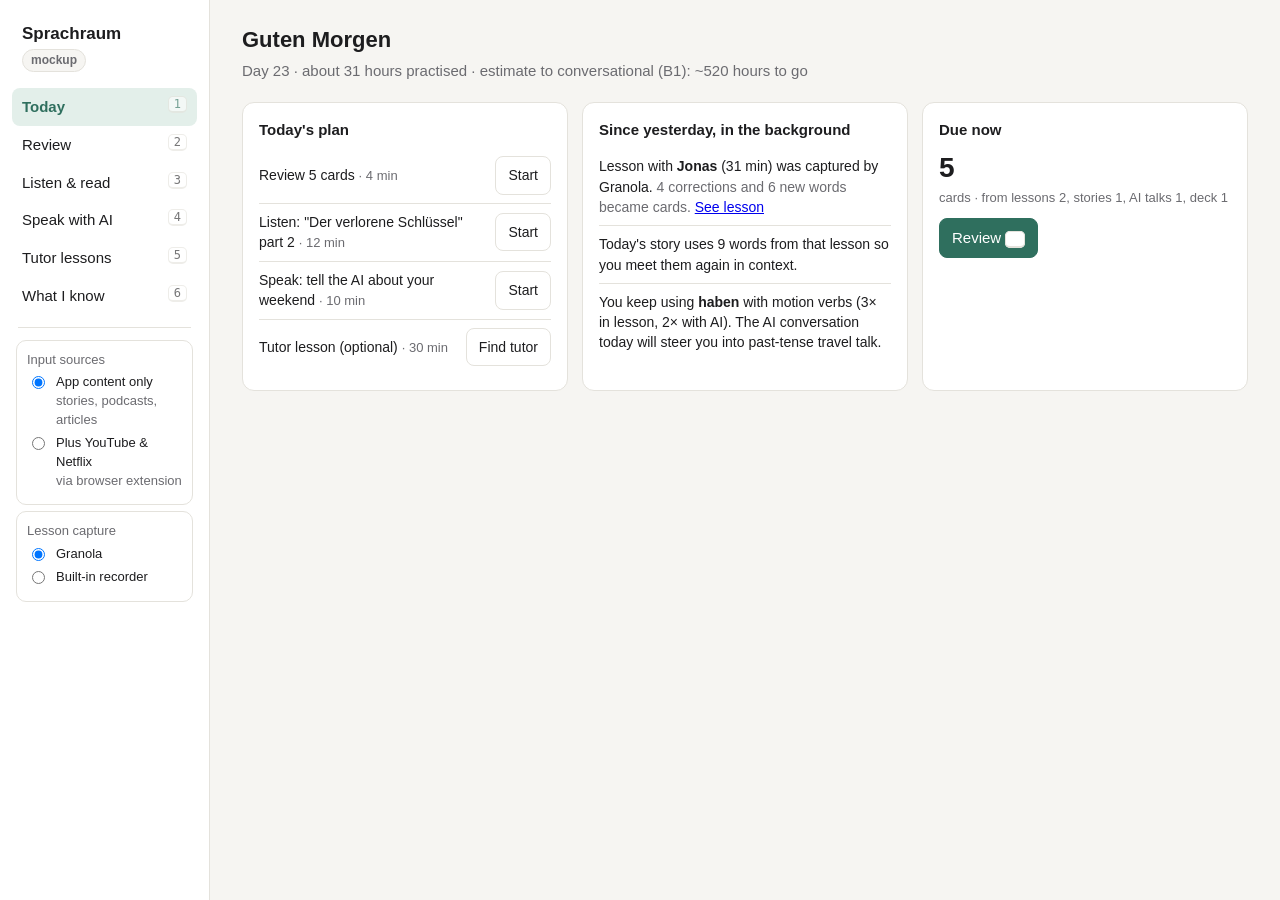
==== mockup/index.html @ 4da26d27 "Add clickable mockup of the integrated app Co-Authored-By: Claude Opus 5.5 <noreply@anthropic.com>" ====
<!doctype html>
<html lang="en">
<head>
<meta charset="utf-8">
<meta name="viewport" content="width=device-width, initial-scale=1">
<title>Sprachraum mockup</title>
<style>
:root{
  --bg:#f6f5f2; --panel:#ffffff; --ink:#1d1d1f; --muted:#6b6b70; --line:#e4e2dc;
  --accent:#2f6f5e; --accent-soft:#e3efea; --warn:#b5651d; --warn-soft:#f6eadf;
  --new:#c9e4ff; --learning:#fff1b8; --known:transparent; --bad:#b3261e; --bad-soft:#f8e1df;
  --ext:#5b4bb7; --ext-soft:#ebe8f8;
}
@media (prefers-color-scheme: dark){
  :root:not([data-theme="light"]){
    --bg:#17181a; --panel:#202124; --ink:#ececec; --muted:#9a9aa0; --line:#33343a;
    --accent:#6cc3a8; --accent-soft:#1f3a33; --warn:#e3a066; --warn-soft:#3a2b1d;
    --new:#1d3d5c; --learning:#4a4120; --bad:#f08b83; --bad-soft:#3d2321;
    --ext:#a99cf0; --ext-soft:#2b2747;
  }
}
*{box-sizing:border-box}
body{margin:0;background:var(--bg);color:var(--ink);font:15px/1.45 -apple-system,BlinkMacSystemFont,"Segoe UI",Inter,sans-serif}
.app{display:grid;grid-template-columns:210px 1fr;min-height:100vh}
nav{border-right:1px solid var(--line);padding:18px 12px;background:var(--panel)}
nav .brand{font-weight:700;font-size:17px;padding:4px 10px 16px}
nav button{display:flex;justify-content:space-between;width:100%;text-align:left;border:0;background:none;color:var(--ink);padding:8px 10px;border-radius:8px;font:inherit;cursor:pointer}
nav button:hover{background:var(--bg)}
nav button.on{background:var(--accent-soft);color:var(--accent);font-weight:600}
nav kbd{opacity:.6}
nav .sep{height:1px;background:var(--line);margin:12px 6px}
.mode{margin:6px 4px;padding:10px;border:1px solid var(--line);border-radius:10px;font-size:13px}
.mode label{display:flex;gap:8px;align-items:flex-start;cursor:pointer;margin:4px 0}
main{padding:24px 32px 60px;max-width:1100px}
h1{font-size:22px;margin:0 0 4px}
.sub{color:var(--muted);margin:0 0 20px}
.grid{display:grid;grid-template-columns:repeat(auto-fit,minmax(260px,1fr));gap:14px}
.card{background:var(--panel);border:1px solid var(--line);border-radius:12px;padding:16px}
.card h3{margin:0 0 8px;font-size:15px}
.big{font-size:28px;font-weight:700}
.muted{color:var(--muted)}
.small{font-size:13px}
.btn{border:1px solid var(--line);background:var(--panel);color:var(--ink);padding:8px 12px;border-radius:8px;font:inherit;cursor:pointer}
.btn:hover{border-color:var(--accent)}
.btn.primary{background:var(--accent);color:#fff;border-color:var(--accent)}
.btn.ext{border-color:var(--ext);color:var(--ext)}
.row{display:flex;gap:10px;align-items:center;flex-wrap:wrap}
.tag{display:inline-block;font-size:12px;padding:2px 8px;border-radius:99px;background:var(--bg);border:1px solid var(--line);color:var(--muted)}
.tag.ext{background:var(--ext-soft);border-color:transparent;color:var(--ext)}
.tag.acc{background:var(--accent-soft);border-color:transparent;color:var(--accent)}
.tag.warn{background:var(--warn-soft);border-color:transparent;color:var(--warn)}
kbd{font:12px ui-monospace,Menlo,monospace;border:1px solid var(--line);border-bottom-width:2px;border-radius:5px;padding:0 5px;background:var(--panel)}
.feed{list-style:none;padding:0;margin:0}
.feed li{padding:8px 0;border-top:1px solid var(--line);font-size:14px}
.feed li:first-child{border-top:0}
.plan li{display:flex;justify-content:space-between;align-items:center;gap:10px}
.done{text-decoration:line-through;color:var(--muted)}
/* review */
.rev{max-width:640px;margin:20px auto;text-align:center}
.rev .front{font-size:26px;margin:30px 0 10px}
.rev .blank{border-bottom:2px solid var(--accent);padding:0 30px}
.rev .back{font-size:20px;margin:10px 0;color:var(--accent);min-height:30px}
.grades{display:flex;gap:8px;justify-content:center;margin-top:20px}
.grades .btn{min-width:110px}
.progressbar{height:6px;background:var(--line);border-radius:6px;overflow:hidden;margin:6px 0 0}
.progressbar div{height:100%;background:var(--accent)}
/* reader */
.tabs{display:flex;gap:6px;margin-bottom:14px;flex-wrap:wrap}
.tabs button{border:1px solid var(--line);background:var(--panel);color:var(--ink);border-radius:99px;padding:5px 12px;cursor:pointer;font:inherit;font-size:14px}
.tabs button.on{background:var(--ink);color:var(--bg)}
.items{display:grid;grid-template-columns:repeat(auto-fill,minmax(230px,1fr));gap:12px}
.item{cursor:pointer}
.item:hover{border-color:var(--accent)}
.thumb{height:90px;border-radius:8px;margin:-4px -4px 10px;display:flex;align-items:center;justify-content:center;font-size:30px;background:var(--bg)}
.reader{display:grid;grid-template-columns:1fr 280px;gap:16px}
.player{display:flex;align-items:center;gap:12px;margin-bottom:12px}
.video{aspect-ratio:16/9;background:#111;border-radius:10px;display:flex;align-items:center;justify-content:center;color:#888;margin-bottom:12px;font-size:14px}
.text p{font-size:19px;line-height:1.9;margin:0 0 6px;padding:4px 8px;border-radius:8px}
.text p.cur{background:var(--accent-soft)}
.w{cursor:pointer;border-radius:4px;padding:1px 1px}
.w.new{background:var(--new)}
.w.learning{background:var(--learning)}
.w:hover{outline:2px solid var(--accent)}
.legend span{display:inline-block;padding:0 6px;border-radius:4px;margin-right:6px}
.gloss{position:sticky;top:20px}
/* speak */
.chat{display:flex;flex-direction:column;gap:10px;max-height:58vh;overflow:auto;padding-right:6px}
.msg{max-width:78%;padding:10px 14px;border-radius:14px;font-size:16px}
.msg.ai{background:var(--panel);border:1px solid var(--line);align-self:flex-start}
.msg.me{background:var(--accent);color:#fff;align-self:flex-end}
.msg .fix{display:block;font-size:13px;margin-top:6px;color:var(--warn)}
.msg.me .err{text-decoration:underline wavy #ffd5a8}
.mic{width:64px;height:64px;border-radius:50%;border:0;background:var(--accent);color:#fff;font-size:24px;cursor:pointer}
.mic.rec{background:var(--bad);animation:pulse 1s infinite}
@keyframes pulse{50%{transform:scale(1.08)}}
.speak{display:grid;grid-template-columns:1fr 280px;gap:16px}
/* lessons */
.lesson{display:grid;grid-template-columns:1fr 320px;gap:16px}
.tline{font-size:15px;padding:6px 0;border-top:1px solid var(--line)}
.tline .who{display:inline-block;width:62px;color:var(--muted);font-weight:600}
.tline.me .who{color:var(--accent)}
.extract li{display:flex;justify-content:space-between;gap:8px;align-items:flex-start}
.undo{border:0;background:none;color:var(--muted);cursor:pointer;font-size:12px;text-decoration:underline}
table{width:100%;border-collapse:collapse;font-size:14px}
td,th{padding:7px 6px;border-top:1px solid var(--line);text-align:left}
th{color:var(--muted);font-weight:500;border-top:0}
.log{font:12.5px ui-monospace,Menlo,monospace;max-height:300px;overflow:auto}
.log div{padding:3px 0;border-top:1px dashed var(--line)}
.toast{position:fixed;bottom:20px;right:20px;background:var(--ink);color:var(--bg);padding:10px 14px;border-radius:10px;font-size:14px;opacity:0;transition:.2s;pointer-events:none;max-width:360px}
.toast.show{opacity:1}
.overlay{position:fixed;inset:0;background:rgba(0,0,0,.45);display:none;align-items:center;justify-content:center;z-index:5}
.overlay.show{display:flex}
.modal{background:var(--panel);border-radius:14px;padding:20px;width:min(460px,92vw)}
.tutor{display:flex;justify-content:space-between;align-items:center;padding:10px 0;border-top:1px solid var(--line)}
.note{border-left:3px solid var(--ext);padding:6px 10px;background:var(--ext-soft);border-radius:0 8px 8px 0;font-size:13px;margin:10px 0}
@media (max-width:820px){
  .app{grid-template-columns:1fr} nav{border-right:0;border-bottom:1px solid var(--line)}
  main{padding:16px} .reader,.speak,.lesson{grid-template-columns:1fr}
}
</style>
</head>
<body>
<div class="app">
<nav>
  <div class="brand">Sprachraum <span class="tag">mockup</span></div>
  <button data-view="today" class="on">Today <kbd>1</kbd></button>
  <button data-view="review">Review <kbd>2</kbd></button>
  <button data-view="input">Listen &amp; read <kbd>3</kbd></button>
  <button data-view="speak">Speak with AI <kbd>4</kbd></button>
  <button data-view="lessons">Tutor lessons <kbd>5</kbd></button>
  <button data-view="me">What I know <kbd>6</kbd></button>
  <div class="sep"></div>
  <div class="mode">
    <div class="muted small" style="margin-bottom:4px">Input sources</div>
    <label><input type="radio" name="mode" value="owned" checked> <span>App content only<br><span class="muted small">stories, podcasts, articles</span></span></label>
    <label><input type="radio" name="mode" value="ext"> <span>Plus YouTube &amp; Netflix<br><span class="muted small">via browser extension</span></span></label>
  </div>
  <div class="mode">
    <div class="muted small" style="margin-bottom:4px">Lesson capture</div>
    <label><input type="radio" name="cap" value="granola" checked> <span>Granola</span></label>
    <label><input type="radio" name="cap" value="builtin"> <span>Built-in recorder</span></label>
  </div>
</nav>
<main id="main"></main>
</div>

<div class="overlay" id="tutorOverlay">
  <div class="modal">
    <h3 style="margin:0 0 4px">German tutors free now</h3>
    <p class="muted small" style="margin:0 0 8px">Booked through italki Instant Lesson. The lesson is captured by <span id="capName">Granola</span> and lands in Tutor lessons when it ends.</p>
    <div class="tutor"><div><b>Jonas K.</b> · Berlin · conversation, corrects a lot<br><span class="muted small">€18 / 30 min · 412 lessons · you've had 3</span></div><button class="btn primary" data-book="Jonas">Start</button></div>
    <div class="tutor"><div><b>Miriam S.</b> · Vienna · patient with beginners<br><span class="muted small">€15 / 30 min · 1,208 lessons</span></div><button class="btn" data-book="Miriam">Start</button></div>
    <div class="tutor"><div><b>Felix W.</b> · Hamburg · exam prep, grammar<br><span class="muted small">€21 / 30 min · 233 lessons</span></div><button class="btn" data-book="Felix">Start</button></div>
    <div class="row" style="justify-content:flex-end;margin-top:12px"><button class="btn" id="closeTutor">Close <kbd>Esc</kbd></button></div>
  </div>
</div>
<div class="toast" id="toast"></div>

<script>
// ---------- fake shared database ----------
const DB = {
  mode: 'owned', cap: 'granola',
  log: [
    ['09 Nov 18:42','lesson','Lesson with Jonas captured (31 min, Granola)'],
    ['09 Nov 18:44','agent','Extracted 4 corrections, 6 new words from lesson'],
    ['09 Nov 18:44','card','+ card "bin gegangen" (from lesson)'],
    ['10 Nov 08:10','review','Reviewed 24 cards · 88% recalled'],
    ['10 Nov 08:25','input','Story "Der verlorene Schlüssel" · 412 words · 9 looked up'],
  ],
  words: {
    'Schlüssel':{g:'key',s:'learning',src:'story · 10 Nov',seen:5},
    'verloren':{g:'lost',s:'learning',src:'lesson · 9 Nov',seen:3},
    'gestern':{g:'yesterday',s:'known',src:'deck',seen:21},
    'Wohnung':{g:'flat, apartment',s:'learning',src:'lesson · 9 Nov',seen:4},
    'Nachbarin':{g:'neighbour (f.)',s:'new',src:'',seen:0},
    'klingeln':{g:'to ring (a bell)',s:'new',src:'',seen:0},
    'Hausmeister':{g:'caretaker, janitor',s:'new',src:'',seen:0},
    'leider':{g:'unfortunately',s:'known',src:'deck',seen:30},
    'überall':{g:'everywhere',s:'learning',src:'podcast · 7 Nov',seen:2},
    'gesucht':{g:'searched (past participle)',s:'learning',src:'story · 8 Nov',seen:3},
    'Jacke':{g:'jacket',s:'new',src:'',seen:0},
    'Tasche':{g:'pocket, bag',s:'learning',src:'deck',seen:4},
    'endlich':{g:'finally',s:'new',src:'',seen:0},
  },
  cards: [
    {front:'Ich ___ gestern ins Kino gegangen.', back:'bin', why:'From lesson with Jonas, 9 Nov — you said "habe gegangen". Motion verbs take sein.'},
    {front:'der ___ (key)', back:'Schlüssel', why:'From story "Der verlorene Schlüssel", 10 Nov — you looked it up twice.'},
    {front:'Ich wohne seit zwei Jahren in ___ Wohnung.', back:'dieser', why:'From AI conversation, 9 Nov — dative after "in" when there is no movement.'},
    {front:'___, ich habe keine Zeit. (unfortunately)', back:'Leider', why:'Top-1000 word, from frequency deck.'},
    {front:'Ü in "Tür" — say it, then compare', back:'🔊 /tyːɐ̯/ — round lips as for "u", tongue as for "i"', why:'Pronunciation drill. Lesson transcript showed "Tier" heard instead of "Tür" twice.'},
  ],
  cardIdx:0, revealed:false, reviewed:0,
  plan:[
    {t:'Review 5 cards',v:'review',m:'4 min',done:false},
    {t:'Listen: "Der verlorene Schlüssel" part 2',v:'input',m:'12 min',done:false},
    {t:'Speak: tell the AI about your weekend',v:'speak',m:'10 min',done:false},
    {t:'Tutor lesson (optional)',v:'tutor',m:'30 min',done:false},
  ],
};
const $ = s => document.querySelector(s);
const main = $('#main');
function now(){const d=new Date();return d.toLocaleDateString('en-GB',{day:'2-digit',month:'short'})+' '+d.toTimeString().slice(0,5)}
function log(kind,msg){DB.log.push([now(),kind,msg])}
function toast(msg){const t=$('#toast');t.textContent=msg;t.classList.add('show');clearTimeout(t._h);t._h=setTimeout(()=>t.classList.remove('show'),2600)}

// ---------- views ----------
const undone=new Set(); let selWord=null, view='today', inputTab='made', openItem=null, recording=false, chatStep=0, openLesson=null, playing=false, curPara=0;
const V = {};

V.today = () => {
  const due = DB.cards.length - DB.cardIdx;
  return `
  <h1>Guten Morgen</h1>
  <p class="sub">Day 23 · about 31 hours practised · estimate to conversational (B1): ~520 hours to go</p>
  <div class="grid">
    <div class="card"><h3>Today's plan</h3>
      <ul class="feed plan">${DB.plan.map((p,i)=>`<li><span class="${p.done?'done':''}">${p.t} <span class="muted small">· ${p.m}</span></span><button class="btn small" data-go="${p.v}" data-plan="${i}">${p.v==='tutor'?'Find tutor':'Start'}</button></li>`).join('')}</ul>
    </div>
    <div class="card"><h3>Since yesterday, in the background</h3>
      <ul class="feed">
        <li>Lesson with <b>Jonas</b> (31 min) was captured by ${DB.cap==='granola'?'Granola':'the built-in recorder'}. <span class="muted">4 corrections and 6 new words became cards.</span> <a href="#" data-go="lessons">See lesson</a></li>
        <li>Today's story uses 9 words from that lesson so you meet them again in context.</li>
        <li>You keep using <b>haben</b> with motion verbs (3× in lesson, 2× with AI). The AI conversation today will steer you into past-tense travel talk.</li>
        ${DB.mode==='ext'?'<li><span class="tag ext">extension</span> 22 min of <b>Easy German</b> on YouTube last night. 14 words you hovered became cards.</li>':''}
      </ul>
    </div>
    <div class="card"><h3>Due now</h3>
      <div class="big">${due}</div><div class="muted small">cards · from lessons ${2}, stories ${1}, AI talks ${1}, deck ${1}</div>
      <div style="margin-top:10px"><button class="btn primary" data-go="review">Review <kbd>2</kbd></button></div>
    </div>
  </div>`;
};

V.review = () => {
  if (DB.cardIdx >= DB.cards.length) return `<div class="rev"><h1>All done for now</h1><p class="sub">${DB.reviewed} cards reviewed. Next ones are due this evening.</p><button class="btn primary" data-go="input">Go listen <kbd>3</kbd></button></div>`;
  const c = DB.cards[DB.cardIdx];
  const front = c.front.replace('___','<span class="blank">&nbsp;</span>');
  return `<div class="rev">
    <div class="muted small">Card ${DB.cardIdx+1} of ${DB.cards.length}</div>
    <div class="progressbar"><div style="width:${DB.cardIdx/DB.cards.length*100}%"></div></div>
    <div class="front">${front}</div>
    <div class="back">${DB.revealed?c.back:''}</div>
    ${DB.revealed?`<p class="muted small">${c.why}</p>
      <div class="grades">
        <button class="btn" data-grade="1">Again <kbd>1</kbd></button>
        <button class="btn" data-grade="2">Hard <kbd>2</kbd></button>
        <button class="btn primary" data-grade="3">Good <kbd>3</kbd></button>
        <button class="btn" data-grade="4">Easy <kbd>4</kbd></button>
      </div><p class="muted small">Space also counts as Good</p>`
    :`<button class="btn primary" data-reveal>Show answer <kbd>Space</kbd></button><p class="muted small">Say it out loud first</p>`}
  </div>`;
};

const ITEMS = {
  made:[
    {id:'story',icon:'🔑',t:'Der verlorene Schlüssel · part 2',m:'Story written for you · 4 min audio · 96% known words',kind:'audio'},
    {id:'dlg',icon:'☕',t:'Im Café bestellen',m:'Dialogue · uses 6 words from Jonas lesson · 3 min',kind:'audio'},
  ],
  pod:[
    {id:'pod1',icon:'🎙️',t:'Slow German #212 · Der Hausmeister',m:'Podcast via RSS · transcribed in app · 88% known',kind:'audio'},
    {id:'pod2',icon:'📰',t:'nachrichtenleicht · Wetter im November',m:'Article · easy news · 91% known',kind:'audio'},
  ],
  yt:[
    {id:'yt1',icon:'▶️',t:'Super Easy German · Shopping in Berlin',m:'YouTube · opens in Chrome · extension tracks words',kind:'ext'},
    {id:'yt2',icon:'▶️',t:'Nicos Weg A1 · Folge 14',m:'YouTube · 82% known',kind:'ext'},
  ],
  nf:[
    {id:'nf1',icon:'🎬',t:'Dark · S1E1',m:'Netflix · opens in Chrome · 64% known — hard',kind:'ext'},
    {id:'nf2',icon:'🎬',t:'How to Sell Drugs Online (Fast) · S1E1',m:'Netflix · 61% known — hard',kind:'ext'},
  ],
};
const YT_SUBS = [
  'Wo kaufst du am liebsten ein?',
  'Meistens im Supermarkt, aber am Samstag gehe ich auf den Markt.',
  'Da ist das Obst frischer und leider auch teurer.',
  'Ich habe heute eine Jacke gesucht, aber nichts gefunden.',
];
const STORY = [
  'Gestern habe ich meinen Schlüssel verloren.',
  'Ich habe überall gesucht: in der Jacke, in der Tasche, in der Wohnung.',
  'Leider war er nicht da. Dann hat die Nachbarin geklingelt.',
  'Sie hatte den Schlüssel im Hausmeister-Büro gefunden. Endlich!',
];
function wordSpan(raw){
  const clean = raw.replace(/[.,:!]/g,'');
  let key = Object.keys(DB.words).find(k=>clean.toLowerCase()===k.toLowerCase() || clean.startsWith(k) || (k==='klingeln'&&clean==='geklingelt'));
  if(!key) return raw;
  const w = DB.words[key];
  const cls = (w.s==='known'||w.s==='ignored')?'':w.s;
  return `<span class="w ${cls}" data-word="${key}">${raw}</span>`;
}
V.input = () => {
  if (openItem) return readerView();
  const tabs = [['made','Made for you'],['pod','Podcasts & articles']];
  if (DB.mode==='ext') tabs.push(['yt','YouTube'],['nf','Netflix']);
  if (!tabs.find(t=>t[0]===inputTab)) inputTab='made';
  return `<h1>Listen &amp; read</h1>
  <p class="sub">${(inputTab==='yt'||inputTab==='nf')?'Shows what share of the words you already know, so you can pick something you can follow.':'Everything here is picked or written so you know ~95% of the words.'} Words you meet are logged automatically.</p>
  <div class="tabs">${tabs.map(([k,l])=>`<button class="${k===inputTab?'on':''}" data-tab="${k}">${l}</button>`).join('')}</div>
  ${(inputTab==='yt'||inputTab==='nf')?`<div class="note">These open in Chrome. The extension shows dual subtitles, lets you click words, and writes everything you watch and look up into the same database as the rest of the app. If Netflix or YouTube change their pages, this part can break; everything else keeps working.</div>`:''}
  <div class="items">${ITEMS[inputTab].map(it=>`<div class="card item" data-open="${it.id}"><div class="thumb">${it.icon}</div><b>${it.t}</b><div class="muted small">${it.m}</div>${it.kind==='ext'?'<span class="tag ext" style="margin-top:6px">extension</span>':''}</div>`).join('')}</div>
  ${inputTab==='made'?`<div class="card" style="margin-top:14px"><h3>Make something new</h3><div class="row"><button class="btn" data-gen="story">Story about my week</button><button class="btn" data-gen="dlg">Dialogue at the doctor's</button><button class="btn" data-gen="lesson">Replay yesterday's lesson topics</button></div></div>`:''}`;
};
function readerView(){
  const all = Object.values(ITEMS).flat(); const it = all.find(i=>i.id===openItem);
  const isExt = it.kind==='ext';
  return `<div class="row" style="margin-bottom:10px"><button class="btn" data-back>← Library <kbd>Esc</kbd></button><b>${it.t}</b> ${isExt?'<span class="tag ext">extension · in Chrome</span>':''}</div>
  <div class="reader"><div>
    ${isExt?`<div class="video">▶ video plays here in Chrome — subtitles below are the extension overlay</div>`:
    `<div class="player"><button class="btn primary" data-play>${playing?'❚❚ Pause':'▶ Play'} <kbd>Space</kbd></button><span class="muted small">Sentence ${curPara+1}/${STORY.length} · <kbd>←</kbd><kbd>→</kbd> previous / next · speed 0.9×</span></div>`}
    <div class="legend small muted" style="margin-bottom:8px"><span style="background:var(--new)">new</span><span style="background:var(--learning)">learning</span>known words unmarked · click any word</div>
    <div class="text">${(isExt?YT_SUBS:STORY).map((s,i)=>`<p class="${i===curPara?'cur':''}">${s.split(' ').map(wordSpan).join(' ')}</p>`).join('')}</div>
  </div>
  <div class="card gloss" id="gloss">${selWord?(()=>{const w=DB.words[selWord.k];return `<h3>${selWord.k}</h3><div style="font-size:18px">${w.g}</div><p class="muted small">${w.s==='ignored'?'You chose not to track this word.':selWord.wasNew?'New → added as a card automatically.':`First met: ${w.src} · seen ${w.seen}×`}</p><button class="btn small" data-say>🔊 Hear it</button> ${w.s==='ignored'?'<span class="muted small">Not tracked</span>':'<button class="btn small" data-untrack>Don\'t track this word</button>'}`})():`<h3>Click a word</h3><p class="muted small">You'll see the meaning and where you met it before. New words you click become cards automatically — no button needed.</p>`}</div>
  </div>`;
}

const CHAT = [
  {ai:'Hallo! Was hast du am Wochenende gemacht?'},
  {me:'Am Samstag ich <span class="err">habe</span> nach Potsdam <span class="err">gefahrt</span>.', ai:'Fast! Zwei Kleinigkeiten — versuch es noch mal: „Am Samstag …"', fix:'Word order and one verb form. Try again before I tell you.'},
  {me:'Am Samstag bin ich nach Potsdam gefahren.', ai:'Perfekt! 👏 Und was hast du in Potsdam gemacht?', fix:'Self-corrected ✓ — logged as a win for "sein + motion verbs"'},
  {me:'Ich habe das Schloss gesehen. Es war sehr schön, aber leider war es kalt.', ai:'Schön! Welches Schloss — Sanssouci? Bist du mit dem Zug gefahren?'},
];
V.speak = () => {
  const shown = CHAT.slice(0, chatStep+1);
  return `<h1>Speak with AI</h1>
  <p class="sub">Topic picked from your errors: past tense with travel. It waits for you to fix mistakes yourself before giving the answer.</p>
  <div class="speak"><div>
    <div class="chat card" id="chat">${shown.map(m=>`${m.me?`<div class="msg me">${m.me}</div>`:''}${m.ai?`<div class="msg ai">${m.ai}${m.fix?`<span class="fix">${m.fix}</span>`:''}</div>`:''}`).join('')}</div>
    <div class="row" style="justify-content:center;margin-top:14px">
      <button class="mic ${recording?'rec':''}" id="mic">🎙</button>
      <span class="muted small">${chatStep>=CHAT.length-1?'End of mock conversation. <a href="#" data-resetchat>Start over</a>':'Hold <kbd>Space</kbd> or click to talk, release to send'}</span>
    </div>
  </div>
  <div class="card"><h3>Captured this session</h3>
    <ul class="feed small">
      ${chatStep>=1?'<li>Error: "habe … gefahren" → sein <span class="tag warn">repeat error</span></li><li>Error: word order after "Am Samstag"</li><li>Error: "gefahrt" → "gefahren"</li>':'<li class="muted">Nothing yet</li>'}
      ${chatStep>=2?'<li>Self-correction ✓ <span class="tag acc">win</span></li>':''}
      ${chatStep>=3?'<li>Used "leider" correctly → card pushed later</li><li>New word: Schloss → card</li>':''}
    </ul>
    <p class="muted small">Pronunciation: "schön" scored 71/100 — ö drifting to e. Drill added.</p>
  </div></div>`;
};

const LESSON_T = [
  ['Jonas','Und was hast du gestern gemacht?'],
  ['Du','Gestern ich habe ins Kino gegangen.'],
  ['Jonas','Gestern <b>bin</b> ich ins Kino gegangen — mit „gehen" nehmen wir „sein".'],
  ['Du','Ah, gestern bin ich ins Kino gegangen. Der Film war… wie sagt man „boring"?'],
  ['Jonas','Langweilig.'],
  ['Du','Der Film war langweilig, aber die Popcorn war gut.'],
  ['Jonas','<b>Das</b> Popcorn. 😊'],
];
V.lessons = () => {
  if (openLesson) return `<div class="row" style="margin-bottom:10px"><button class="btn" data-back>← Lessons <kbd>Esc</kbd></button><b>Jonas K. · 9 Nov · 31 min</b> <span class="tag">${DB.cap==='granola'?'captured by Granola':'built-in recorder'}</span></div>
  <div class="lesson"><div class="card"><h3>Transcript</h3>
    <p class="muted small">"Du" is your microphone, "Jonas" is the call audio, so speakers are separated without guessing.</p>
    ${LESSON_T.map(([s,t])=>`<div class="tline ${s==='Du'?'me':''}"><b class="who">${s}</b>${t}</div>`).join('')}
    <p class="muted small" style="margin-top:10px">… 24 more minutes</p></div>
  <div class="card"><h3>Added automatically</h3>
    <ul class="feed extract small">
      <li style="${undone.has('Card: "bin … gegangen" (sein + motion)')?'opacity:.4':''}"><span>Card: "bin … gegangen" (sein + motion)</span><button class="undo" data-undo="Card: &quot;bin … gegangen&quot; (sein + motion)">${undone.has('Card: "bin … gegangen" (sein + motion)')?'undone':'undo'}</button></li>
      <li style="${undone.has('Card: das Popcorn (gender)')?'opacity:.4':''}"><span>Card: das Popcorn (gender)</span><button class="undo" data-undo="Card: das Popcorn (gender)">${undone.has('Card: das Popcorn (gender)')?'undone':'undo'}</button></li>
      <li style="${undone.has('Word: langweilig')?'opacity:.4':''}"><span>Word: langweilig</span><button class="undo" data-undo="Word: langweilig">${undone.has('Word: langweilig')?'undone':'undo'}</button></li>
      <li style="${undone.has('Word: verloren, Wohnung, Nachbarin +3')?'opacity:.4':''}"><span>Word: verloren, Wohnung, Nachbarin +3</span><button class="undo" data-undo="Word: verloren, Wohnung, Nachbarin +3">${undone.has('Word: verloren, Wohnung, Nachbarin +3')?'undone':'undo'}</button></li>
      <li style="${undone.has('Pronunciation: Tür/Tier confusion ×2')?'opacity:.4':''}"><span>Pronunciation: Tür/Tier confusion ×2</span><button class="undo" data-undo="Pronunciation: Tür/Tier confusion ×2">${undone.has('Pronunciation: Tür/Tier confusion ×2')?'undone':'undo'}</button></li>
    </ul>
    <p class="muted small">Jonas asked about your weekend plans for next time. The AI will practise future tense with you before then.</p>
  </div></div>`;
  return `<h1>Tutor lessons</h1>
  <p class="sub">Lessons on italki are captured by ${DB.cap==='granola'?'Granola (mic and call audio kept apart)':'the built-in recorder'}. Nothing to copy: the transcript shows up here a few minutes after the call ends.</p>
  <div class="row" style="margin-bottom:14px"><button class="btn primary" data-tutor>Find a tutor now <kbd>T</kbd></button><span class="muted small">3 German tutors free right now</span></div>
  <div class="card"><table>
    <tr><th>Date</th><th>Tutor</th><th>Length</th><th>Added</th><th></th></tr>
    <tr><td>9 Nov</td><td>Jonas K.</td><td>31 min</td><td>4 corrections · 6 words</td><td><button class="btn" data-lesson="1">Open</button></td></tr>
    <tr><td>5 Nov</td><td>Jonas K.</td><td>30 min</td><td>6 corrections · 9 words</td><td><button class="btn" data-lesson="1">Open</button></td></tr>
    <tr><td>2 Nov</td><td>Miriam S.</td><td>29 min</td><td>3 corrections · 11 words</td><td><button class="btn" data-lesson="1">Open</button></td></tr>
  </table></div>`;
};

V.me = () => `<h1>What I know</h1>
  <p class="sub">One database behind every screen. Each surface writes events; the background agent reads all of them.</p>
  <div class="grid">
    <div class="card"><h3>Words</h3><div class="big">612</div><div class="muted small">known · 148 learning · 95% of everyday speech needs ~2,500</div><div class="progressbar"><div style="width:24%"></div></div></div>
    <div class="card"><h3>Recurring errors</h3><table>
      <tr><td>haben instead of sein with motion verbs</td><td><span class="tag warn">7×</span></td></tr>
      <tr><td>Word order after time phrase (verb second)</td><td><span class="tag warn">5×</span></td></tr>
      <tr><td>Noun gender (der/die/das)</td><td><span class="tag warn">9×</span></td></tr>
      <tr><td>ü / ö pronunciation</td><td><span class="tag warn">4×</span></td></tr></table></div>
    <div class="card"><h3>Where this week's practice came from</h3><table>
      <tr><td>Reviews</td><td>1 h 05</td></tr><tr><td>Stories &amp; podcasts</td><td>1 h 40</td></tr>
      ${DB.mode==='ext'?'<tr><td>YouTube / Netflix <span class="tag ext">ext</span></td><td>2 h 10</td></tr>':''}
      <tr><td>AI conversation</td><td>0 h 50</td></tr><tr><td>Tutor lessons</td><td>1 h 01</td></tr></table></div>
  </div>
  <div class="card" style="margin-top:14px"><h3>Event log (live — try other screens, then come back)</h3>
    <div class="log">${DB.log.slice().reverse().map(([t,k,m])=>`<div><span class="muted">${t}</span> <b>${k}</b> ${m}</div>`).join('')}</div></div>`;

// ---------- render + events ----------
function render(){
  main.innerHTML = V[view]();
  document.querySelectorAll('nav button[data-view]').forEach(b=>b.classList.toggle('on',b.dataset.view===view));
  const c=$('#chat'); if(c) c.scrollTop=c.scrollHeight;
}
function go(v){ if(v==='tutor'){openTutor();return} view=v; openItem=null; openLesson=null; render(); }
function openTutor(){ $('#capName').textContent = DB.cap==='granola'?'Granola':'the built-in recorder'; $('#tutorOverlay').classList.add('show'); }
function closeTutor(){ $('#tutorOverlay').classList.remove('show'); }
function grade(g){
  const c=DB.cards[DB.cardIdx]; const names={1:'Again',2:'Hard',3:'Good',4:'Easy'};
  log('review',`"${c.back}" graded ${names[g]}`); DB.cardIdx++; DB.reviewed++; DB.revealed=false;
  if(DB.cardIdx>=DB.cards.length) DB.plan[0].done=true;
  render();
}
function speakStep(){
  if(chatStep>=CHAT.length-1) return;
  chatStep++; const m=CHAT[chatStep];
  log('speak',`You said: "${m.me.replace(/<[^>]+>/g,'')}"`);
  if(chatStep===1) log('card','+ card "bin gefahren" (from AI talk)');
  if(chatStep===3){DB.plan[2].done=true; log('card','+ card "das Schloss" (from AI talk)')}
  render();
}
document.addEventListener('click', e=>{
  const t=e.target.closest('[data-view],[data-go],[data-reveal],[data-grade],[data-tab],[data-open],[data-back],[data-word],[data-play],[data-gen],[data-lesson],[data-undo],[data-tutor],[data-book],[data-say],[data-untrack],#closeTutor,#mic,[data-resetchat]');
  if(!t) { if(e.target.id==='tutorOverlay') closeTutor(); return; }
  if(t.tagName==='A') e.preventDefault();
  const d=t.dataset;
  if(d.view) go(d.view);
  else if(d.go){ go(d.go); }
  else if('reveal' in d){ DB.revealed=true; render(); }
  else if(d.grade) grade(+d.grade);
  else if(d.tab){ inputTab=d.tab; render(); }
  else if(d.open){ openItem=d.open; curPara=0; selWord=null; playing=false;
    const it=Object.values(ITEMS).flat().find(i=>i.id===d.open);
    log('input', `Opened "${it.t}"${it.kind==='ext'?' (in Chrome via extension)':''}`); render(); }
  else if('back' in d){ openItem=null; openLesson=null; render(); }
  else if(d.word){ const w=DB.words[d.word];
    const wasNew = w.s==='new'; if(wasNew){w.s='learning'; w.src='this text · just now'; log('card',`+ card "${d.word}" (clicked while reading)`)}
    w.seen++; selWord={k:d.word,wasNew}; render(); }
  else if('untrack' in d){ DB.words[selWord.k].s='ignored'; log('agent',`Stopped tracking "${selWord.k}"`); toast('Removed. The agent will stop tracking it.'); render(); }
  else if('say' in d){ toast('🔊 plays the word (mock)'); }
  else if('play' in d){ playing=!playing; if(playing){DB.plan[1].done = DB.plan[1].done || false} render(); }
  else if(d.gen){ toast('Writing a story at your level with words due for review… (mock)'); log('input',`Generated new ${d.gen}`); }
  else if(d.lesson){ openLesson=d.lesson; render(); }
  else if('undo' in d){ undone.add(t.dataset.undo); toast('Removed from your cards.'); log('agent',`Undid extracted item: ${t.dataset.undo}`); render(); }
  else if('tutor' in d) openTutor();
  else if(d.book){ closeTutor(); toast(`Opening italki classroom with ${d.book}… ${DB.cap==='granola'?'Granola':'Recorder'} starts capturing.`); log('lesson',`Started instant lesson with ${d.book}`); DB.plan[3].done=true; }
  else if(t.id==='closeTutor') closeTutor();
  else if(t.id==='mic'){ speakStep(); }
  else if('resetchat' in d){ chatStep=0; render(); }
});
document.querySelectorAll('input[name=mode]').forEach(r=>r.addEventListener('change',()=>{r.blur(); DB.mode=r.value; log('settings', r.value==='ext'?'Enabled YouTube & Netflix extension':'App content only'); if(view==='input'){openItem=null} render(); toast(r.value==='ext'?'YouTube and Netflix tabs added to Listen & read':'Showing app content only');}));
document.querySelectorAll('input[name=cap]').forEach(r=>r.addEventListener('change',()=>{r.blur(); DB.cap=r.value; log('settings','Lesson capture: '+r.value); render(); toast('Lesson capture: '+(r.value==='granola'?'Granola':'built-in recorder'));}));

document.addEventListener('keydown', e=>{
  if(e.target.matches('input[type=text],textarea')) return;
  if($('#tutorOverlay').classList.contains('show')){ if(e.key==='Escape') closeTutor(); return; }
  if(e.key==='Escape' && (openItem||openLesson)){ openItem=null; openLesson=null; render(); return; }
  if(view==='review' && DB.cardIdx<DB.cards.length){
    if(e.code==='Space'){ e.preventDefault(); if(!DB.revealed){DB.revealed=true; render()} else grade(3); return; }
    if(['1','2','3','4'].includes(e.key)){ if(DB.revealed) grade(+e.key); return; }
  }
  if(view==='input' && openItem){
    if(e.code==='Space'){ e.preventDefault(); playing=!playing; render(); return; }
    if(e.key==='ArrowRight'){ curPara=Math.min(STORY.length-1,curPara+1); if(curPara===STORY.length-1){DB.plan[1].done=true; log('input','Finished story · 4 new words met')} render(); return; }
    if(e.key==='ArrowLeft'){ curPara=Math.max(0,curPara-1); render(); return; }
  }
  if(view==='speak' && e.code==='Space'){ e.preventDefault(); if(!e.repeat && !recording){recording=true; render()} return; }
  if(view==='lessons' && (e.key==='t'||e.key==='T')){ openTutor(); return; }
  const map={'1':'today','2':'review','3':'input','4':'speak','5':'lessons','6':'me'};
  if(map[e.key]) go(map[e.key]);
});
document.addEventListener('keyup', e=>{
  if(view==='speak' && e.code==='Space' && recording){ recording=false; speakStep(); }
});
render();
</script>
</body>
</html>
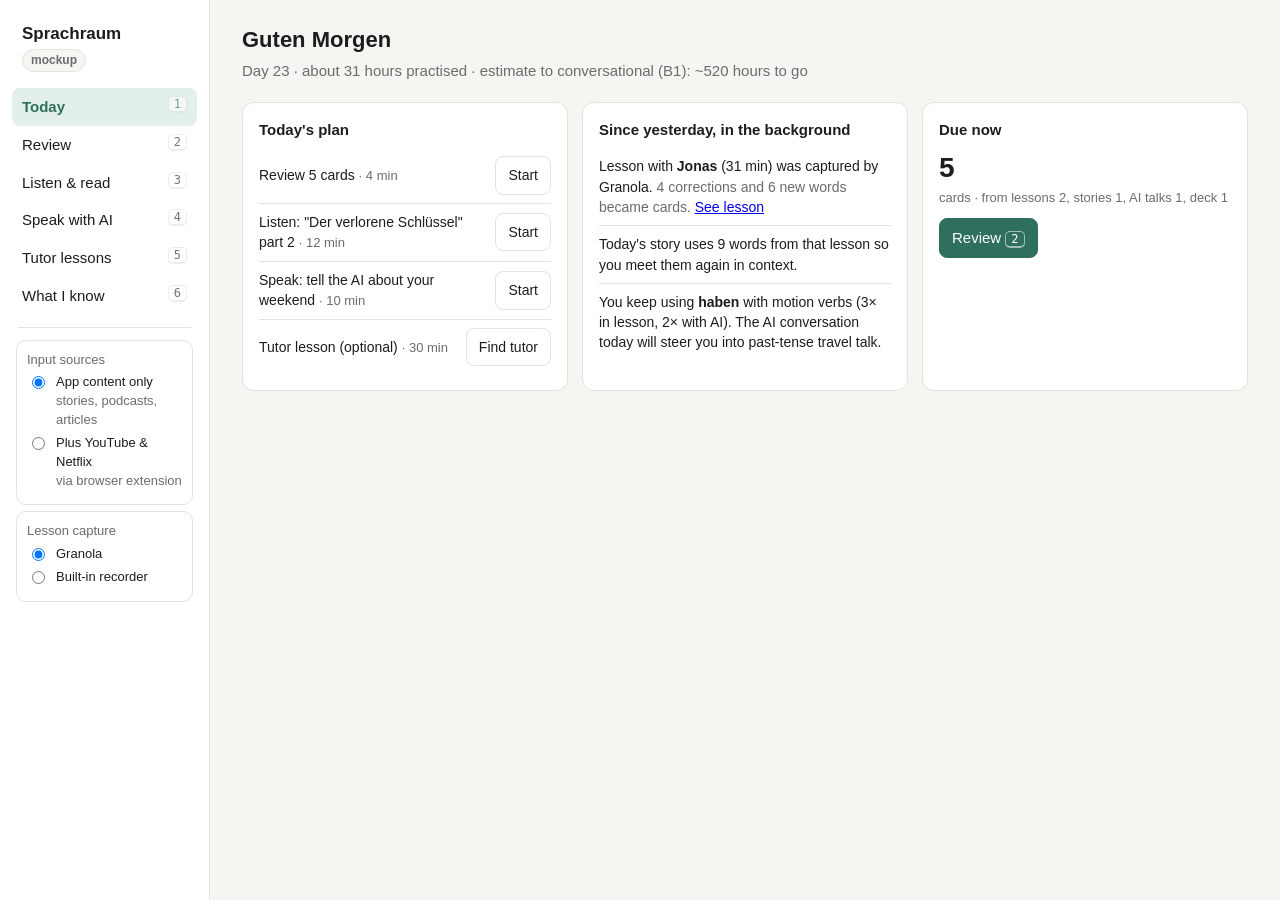
==== commit e78bdccd: "Use light theme in mockup Co-Authored-By: Claude Opus 5.5 <noreply@anthropic.com>" ====
--- a/mockup/index.html
+++ b/mockup/index.html
@@ -1,5 +1,5 @@
 <!doctype html>
-<html lang="en">
+<html lang="en" data-theme="light">
 <head>
 <meta charset="utf-8">
 <meta name="viewport" content="width=device-width, initial-scale=1">
@@ -43,6 +43,7 @@
 .btn{border:1px solid var(--line);background:var(--panel);color:var(--ink);padding:8px 12px;border-radius:8px;font:inherit;cursor:pointer}
 .btn:hover{border-color:var(--accent)}
 .btn.primary{background:var(--accent);color:#fff;border-color:var(--accent)}
+.btn.primary kbd{background:transparent;color:inherit;border-color:rgba(255,255,255,.55)}
 .btn.ext{border-color:var(--ext);color:var(--ext)}
 .row{display:flex;gap:10px;align-items:center;flex-wrap:wrap}
 .tag{display:inline-block;font-size:12px;padding:2px 8px;border-radius:99px;background:var(--bg);border:1px solid var(--line);color:var(--muted)}
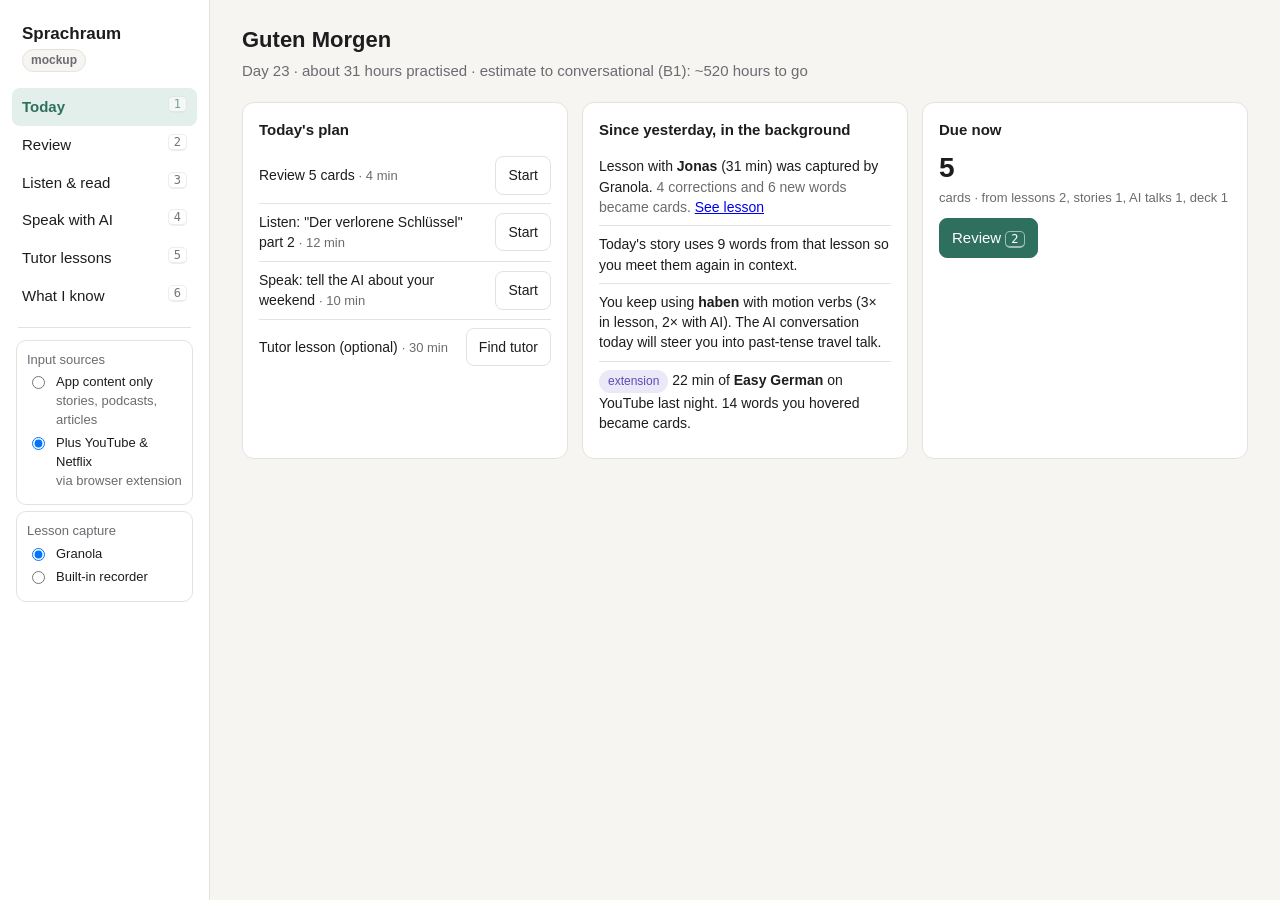
==== commit 55d52bbe: "Default mockup to YouTube and Netflix on; add tutor brief Co-Authored-By: Claude Opus 5.5 <noreply@a" ====
--- a/mockup/index.html
+++ b/mockup/index.html
@@ -133,8 +133,8 @@
   <div class="sep"></div>
   <div class="mode">
     <div class="muted small" style="margin-bottom:4px">Input sources</div>
-    <label><input type="radio" name="mode" value="owned" checked> <span>App content only<br><span class="muted small">stories, podcasts, articles</span></span></label>
-    <label><input type="radio" name="mode" value="ext"> <span>Plus YouTube &amp; Netflix<br><span class="muted small">via browser extension</span></span></label>
+    <label><input type="radio" name="mode" value="owned"> <span>App content only<br><span class="muted small">stories, podcasts, articles</span></span></label>
+    <label><input type="radio" name="mode" value="ext" checked> <span>Plus YouTube &amp; Netflix<br><span class="muted small">via browser extension</span></span></label>
   </div>
   <div class="mode">
     <div class="muted small" style="margin-bottom:4px">Lesson capture</div>
@@ -160,7 +160,7 @@
 <script>
 // ---------- fake shared database ----------
 const DB = {
-  mode: 'owned', cap: 'granola',
+  mode: 'ext', cap: 'granola',
   log: [
     ['09 Nov 18:42','lesson','Lesson with Jonas captured (31 min, Granola)'],
     ['09 Nov 18:44','agent','Extracted 4 corrections, 6 new words from lesson'],
